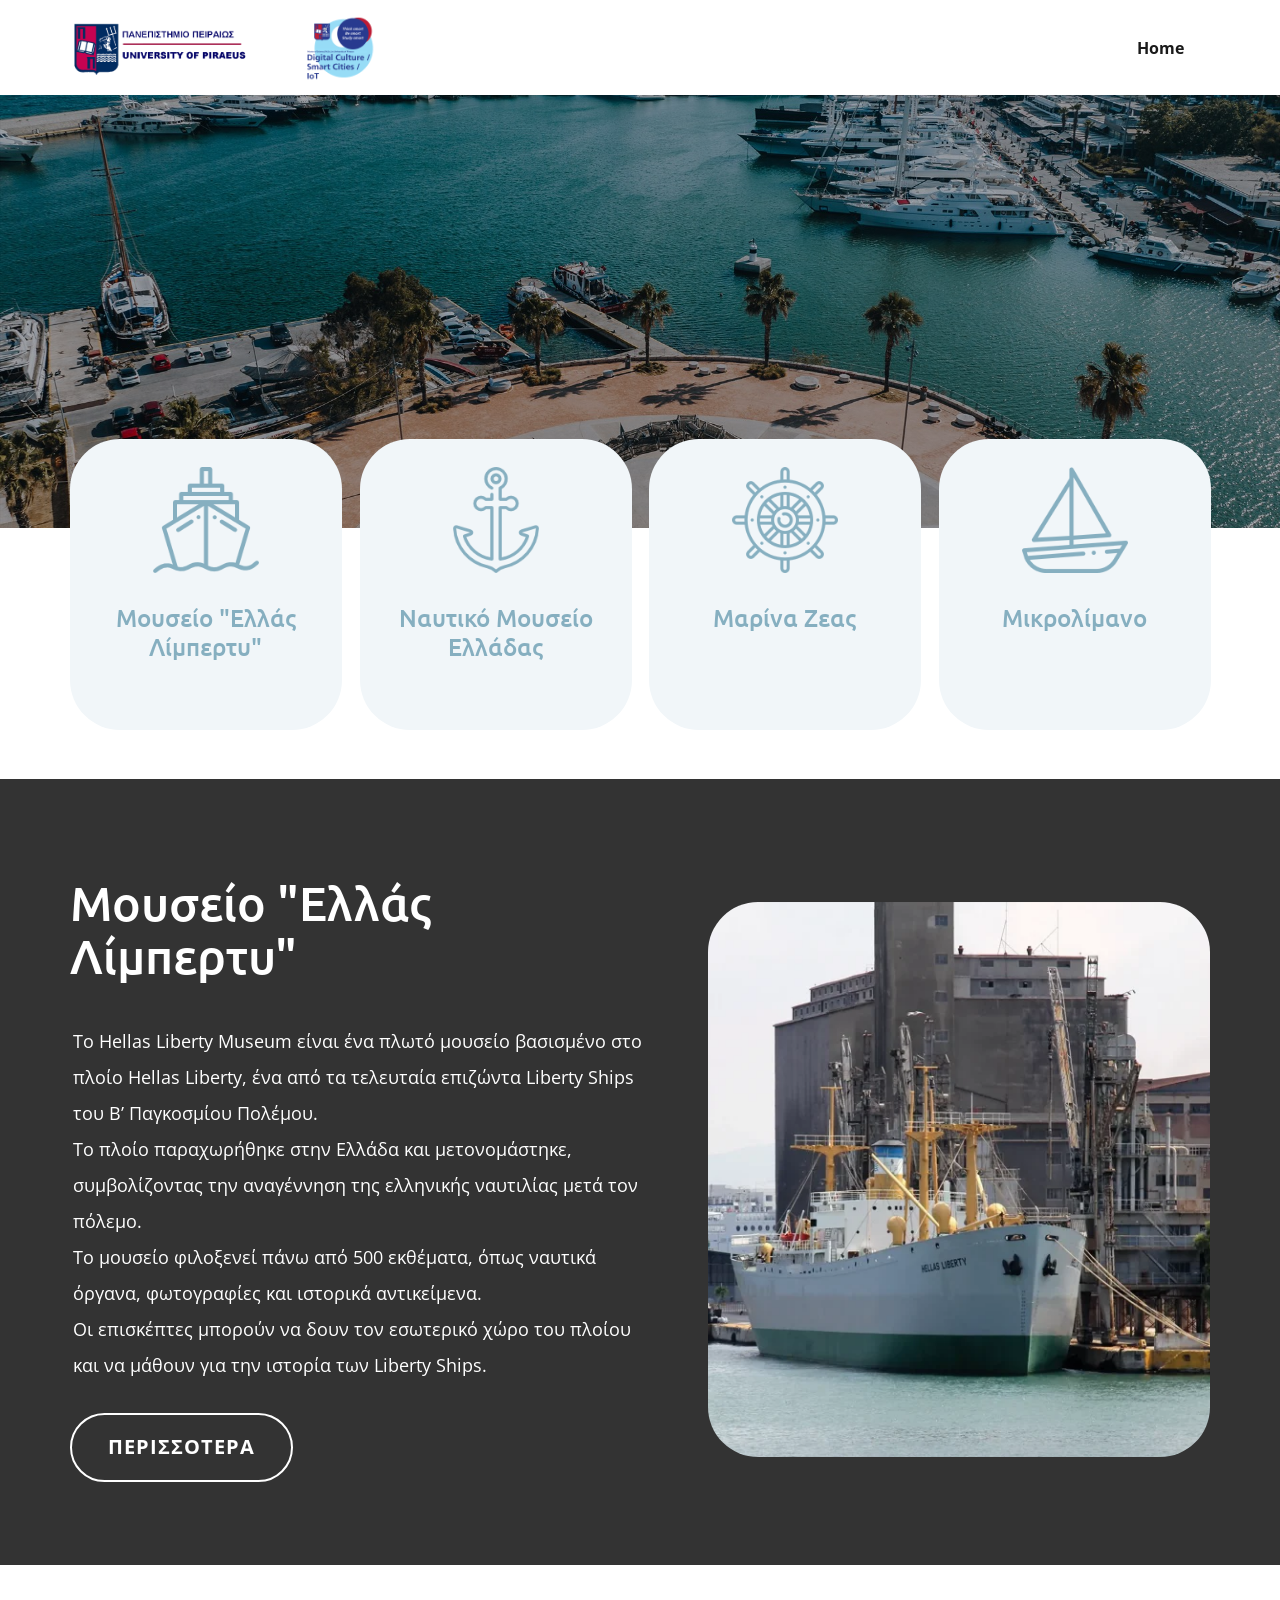
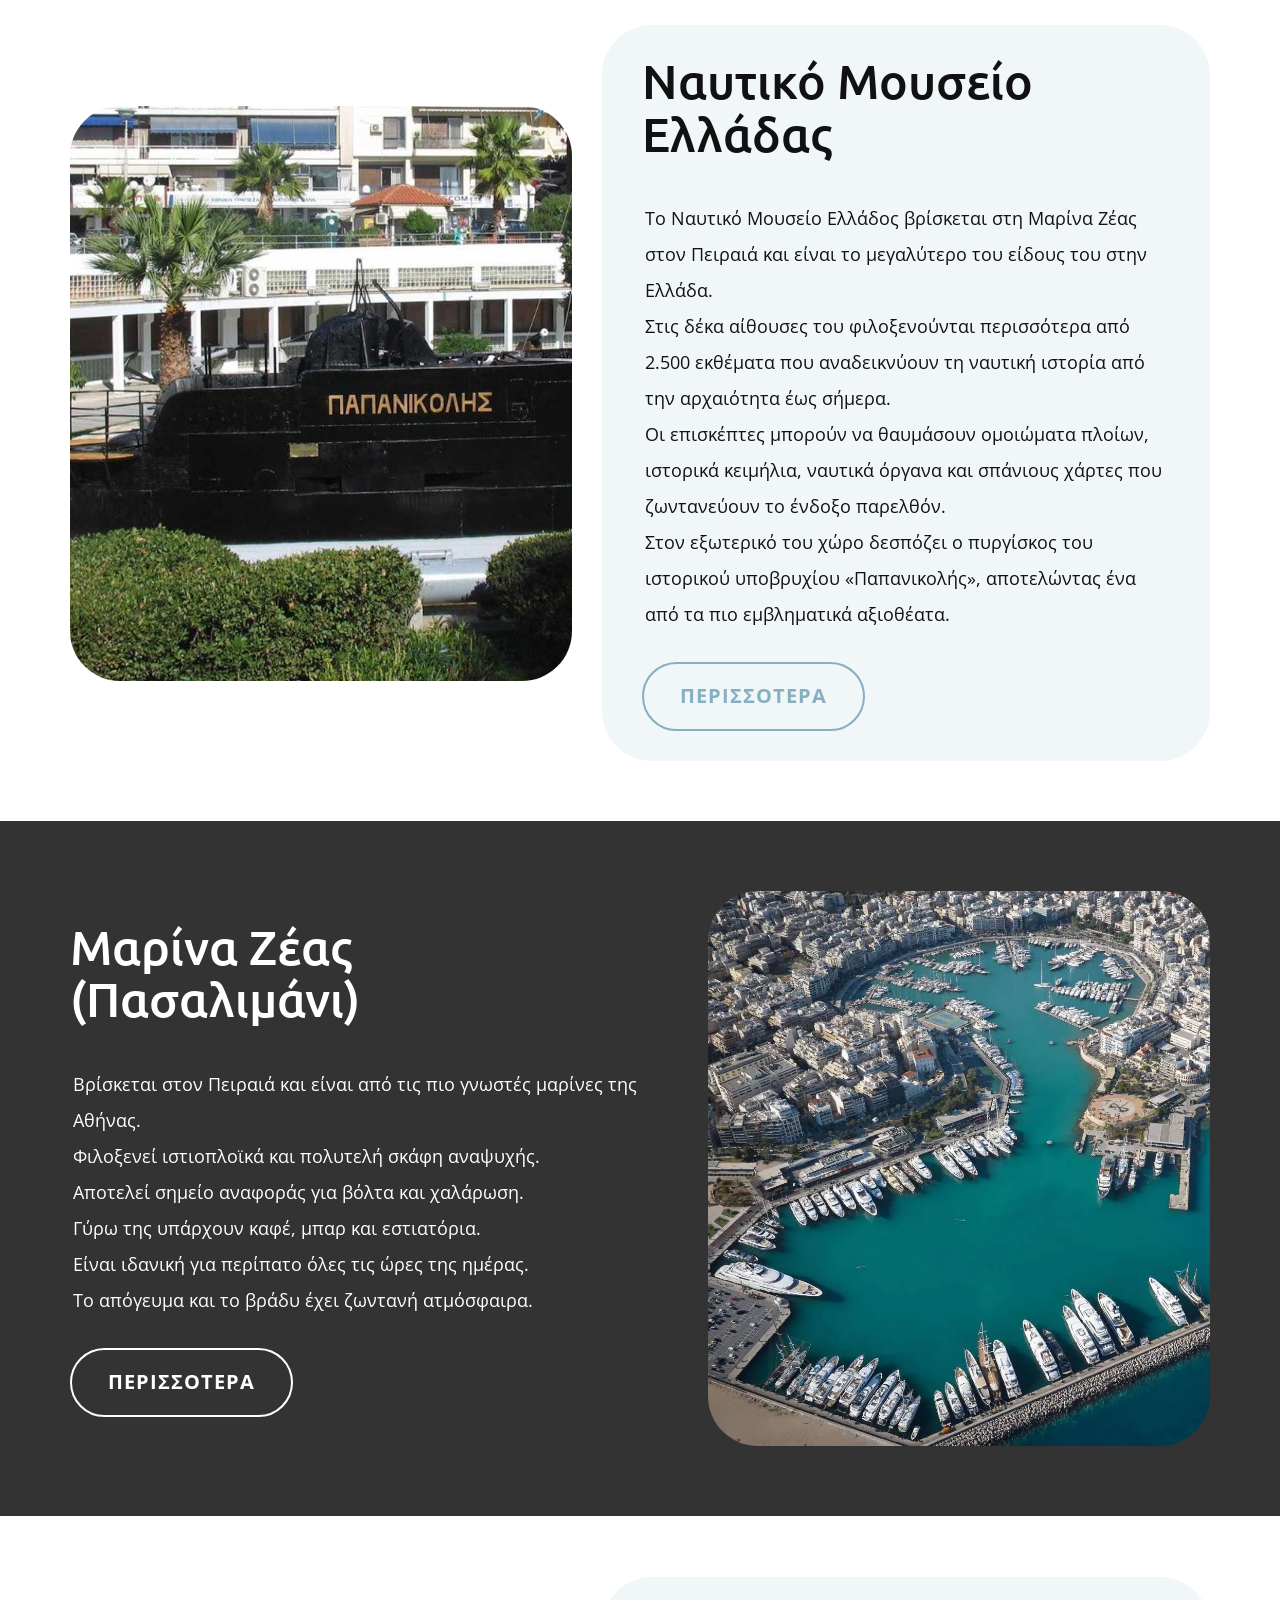
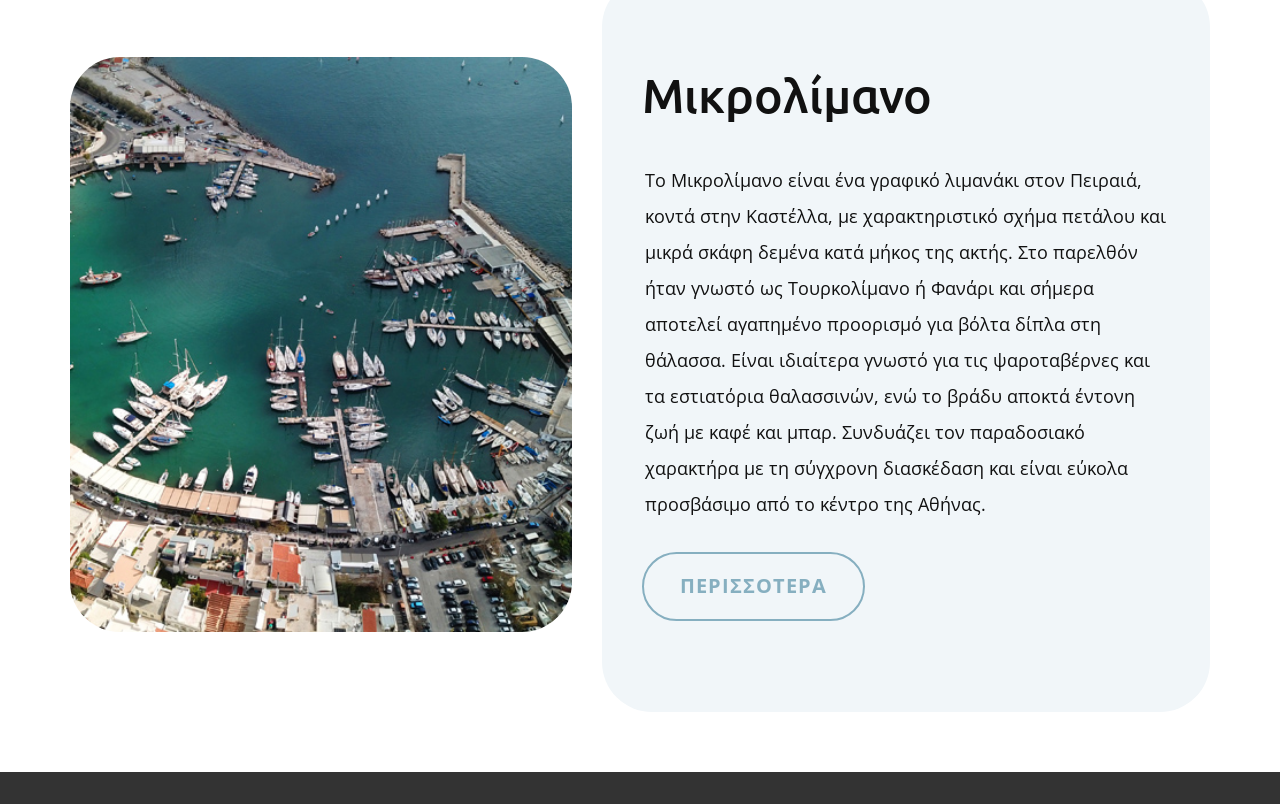
==== Μνημεία.html @ 266be6d0 "Add files via upload" ====
<!DOCTYPE html>
<html style="font-size: 16px;" lang="en"><head>
    <meta name="viewport" content="width=device-width, initial-scale=1.0">
    <meta charset="utf-8">
    <meta name="keywords" content="Our Services, Services We Provide, ​Smart Camera Control, About Smart Home​, ​People Trust Us, ​Know more about Smart Home">
    <meta name="description" content="">
    <title>Μνημεία</title>
    <link rel="stylesheet" href="nicepage.css" media="screen">
<link rel="stylesheet" href="Μνημεία.css" media="screen">
    <script class="u-script" type="text/javascript" src="jquery.js" defer=""></script>
    <script class="u-script" type="text/javascript" src="nicepage.js" defer=""></script>
    <meta name="generator" content="Nicepage 8.3.6, nicepage.com">
    
    
    
    
    
    
    
    
    <link id="u-page-google-font" rel="stylesheet" href="https://fonts.googleapis.com/css2?display=swap&amp;family=Ubuntu:ital,wght@0,300;0,400;0,500;0,700;1,300;1,400;1,500;1,700&amp;family=Open+Sans:ital,wght@0,300;0,400;0,500;0,600;0,700;0,800;1,300;1,400;1,500;1,600;1,700;1,800">
    <script type="application/ld+json">{
		"@context": "http://schema.org",
		"@type": "Organization",
		"name": "WebSite6601394",
		"logo": "images/unipi.png"
}</script>
    <meta name="theme-color" content="#86afc0">
    <meta property="og:title" content="Μνημεία">
    <meta property="og:type" content="website">
  <meta data-intl-tel-input-cdn-path="intlTelInput/"></head>
  <body data-path-to-root="./" data-include-products="false" class="u-body u-clearfix u-xl-mode" data-lang="en"><header class="u-clearfix u-header u-header" id="header"><div class="u-clearfix u-sheet u-valign-middle-lg u-valign-middle-md u-valign-middle-sm u-valign-middle-xs u-sheet-1">
        <a href="https://www.unipi.gr/" class="u-image u-logo u-image-1" data-image-width="871" data-image-height="312">
          <img src="images/unipi.png" class="u-logo-image u-logo-image-1" title="UNIPI">
        </a>
        <nav class="u-menu u-menu-one-level u-offcanvas u-menu-1" role="navigation" data-responsive-from="MD">
          <div class="menu-collapse" style="font-size: 1rem; letter-spacing: 0px; font-weight: 700;">
            <a class="u-button-style u-custom-active-border-color u-custom-active-color u-custom-border u-custom-border-color u-custom-borders u-custom-color u-custom-hover-border-color u-custom-hover-color u-custom-left-right-menu-spacing u-custom-padding-bottom u-custom-text-active-color u-custom-text-color u-custom-text-decoration u-custom-text-hover-color u-custom-text-shadow u-custom-top-bottom-menu-spacing u-hamburger-link u-nav-link u-text-active-palette-1-base u-text-hover-palette-2-base" href="#" tabindex="-1" aria-label="Open menu" aria-controls="d03b">
              <svg class="u-svg-link" viewBox="0 0 24 24"><use xlink:href="#menu-hamburger"></use></svg>
              <svg class="u-svg-content" version="1.1" id="menu-hamburger" viewBox="0 0 16 16" x="0px" y="0px" xmlns:xlink="http://www.w3.org/1999/xlink" xmlns="http://www.w3.org/2000/svg"><g><rect y="1" width="16" height="2"></rect><rect y="7" width="16" height="2"></rect><rect y="13" width="16" height="2"></rect>
</g></svg>
            </a>
          </div>
          <div class="u-custom-menu u-nav-container">
            <ul role="menubar" class="u-nav u-spacing-20 u-unstyled u-nav-1"><li role="none" class="u-nav-item"><a role="menuitem" class="u-border-active-palette-1-base u-border-hover-palette-1-base u-border-no-bottom u-border-no-left u-border-no-right u-border-no-top u-button-style u-nav-link u-text-active-palette-1-base u-text-grey-90 u-text-hover-palette-2-base u-nav-link-2" href="./">Home</a>
</li></ul>
          </div>
          <div class="u-custom-menu u-nav-container-collapse" id="d03b" role="region" aria-label="Menu panel">
            <div class="u-black u-container-style u-inner-container-layout u-opacity u-opacity-95 u-sidenav">
              <div class="u-inner-container-layout u-sidenav-overflow">
                <div class="u-menu-close" tabindex="-1" aria-label="Close menu"></div>
                <ul class="u-align-center u-nav u-popupmenu-items u-unstyled u-nav-2" role="menubar"><li role="none" class="u-nav-item"><a role="menuitem" class="u-button-style u-nav-link" href="./">Home</a>
</li></ul>
              </div>
            </div>
            <div class="u-black u-menu-overlay u-opacity u-opacity-70"></div>
          </div>
          <style class="menu-style">@media (max-width: 939px) {
                    [data-responsive-from="MD"] .u-nav-container {
                        display: none;
                    }
                    [data-responsive-from="MD"] .menu-collapse {
                        display: block;
                    }
                }</style>
        </nav>
        <a href="https://cs.unipi.gr/cs-psipol/dc/" class="u-image u-logo u-image-2" data-image-width="960" data-image-height="600">
          <img src="images/DigitalCulture.png" class="u-logo-image u-logo-image-2" title="UNIPI-PSIPOL">
        </a>
      </div></header>
    <section class="skrollable u-align-center u-clearfix u-container-align-center u-container-align-center-xs u-image u-shading u-section-1" src="" id="sec-57cb" data-image-width="1920" data-image-height="1080">
      <div class="u-clearfix u-sheet u-valign-middle-lg u-valign-middle-md u-valign-middle-sm u-valign-middle-xs u-sheet-1"></div>
    </section>
    <section class="u-align-center u-clearfix u-container-align-center u-white u-section-2" src="" id="carousel_625e">
      <div class="u-clearfix u-sheet u-valign-middle-lg u-valign-middle-md u-valign-middle-sm u-valign-middle-xs u-sheet-1">
        <div class="u-expanded-width u-list u-list-1">
          <div class="u-repeater u-repeater-1">
            <div class="u-container-style u-list-item u-palette-1-light-3 u-radius u-repeater-item u-shape-round u-list-item-1" data-animation-name="customAnimationIn" data-animation-duration="1500" data-animation-delay="500">
              <div class="u-container-layout u-similar-container u-valign-top-lg u-valign-top-md u-valign-top-sm u-valign-top-xs u-container-layout-1"><span class="u-align-center u-file-icon u-icon u-text-palette-1-base u-icon-1" data-animation-name="" data-animation-duration="0" data-animation-delay="0" data-animation-direction=""><img src="images/903255-b61a9836.png" alt=""></span>
                <h4 class="u-align-center u-text u-text-palette-1-base u-text-1">Μουσείο "​Ελλάς Λίμπερτυ"</h4>
              </div>
            </div>
            <div class="u-container-style u-list-item u-palette-1-light-3 u-radius u-repeater-item u-shape-round u-list-item-2" data-animation-name="customAnimationIn" data-animation-duration="1500" data-animation-delay="500">
              <div class="u-container-layout u-similar-container u-valign-top-lg u-valign-top-md u-valign-top-sm u-valign-top-xs u-container-layout-2"><span class="u-align-center u-file-icon u-icon u-text-palette-1-base u-icon-2" data-animation-name="" data-animation-duration="0" data-animation-delay="0" data-animation-direction=""><img src="images/486438-81393a9f.png" alt=""></span>
                <h4 class="u-align-center u-text u-text-palette-1-base u-text-2">Ναυτικό Μουσείο Ελλάδας </h4>
              </div>
            </div>
            <div class="u-container-style u-list-item u-palette-1-light-3 u-radius u-repeater-item u-shape-round u-list-item-3" data-animation-name="customAnimationIn" data-animation-duration="1500" data-animation-delay="500">
              <div class="u-container-layout u-similar-container u-valign-top-lg u-valign-top-md u-valign-top-sm u-valign-top-xs u-container-layout-3"><span class="u-align-center u-file-icon u-icon u-text-palette-1-base u-icon-3" data-animation-name="" data-animation-duration="0" data-animation-delay="0" data-animation-direction=""><img src="images/2444293-21569293.png" alt=""></span>
                <h4 class="u-align-center u-text u-text-palette-1-base u-text-3">Μαρίνα Ζεας </h4>
              </div>
            </div>
            <div class="u-container-style u-list-item u-palette-1-light-3 u-radius u-repeater-item u-shape-round u-list-item-4" data-animation-name="customAnimationIn" data-animation-duration="1500" data-animation-delay="500">
              <div class="u-container-layout u-similar-container u-valign-top-lg u-valign-top-md u-valign-top-sm u-valign-top-xs u-container-layout-4"><span class="u-align-center u-file-icon u-icon u-text-palette-1-base u-icon-4" data-animation-name="" data-animation-duration="0" data-animation-delay="0" data-animation-direction=""><img src="images/1397468-357e4075.png" alt=""></span>
                <h4 class="u-align-center u-text u-text-palette-1-base u-text-4"> Μικρολίμανο</h4>
              </div>
            </div>
          </div>
        </div>
      </div>
    </section>
    <section class="u-clearfix u-container-align-center u-grey-80 u-section-3" id="sec-b470">
      <div class="u-clearfix u-sheet u-valign-middle-lg u-valign-middle-md u-valign-middle-sm u-valign-middle-xs u-sheet-1">
        <div class="data-layout-selected u-align-left u-clearfix u-expanded-width u-layout-wrap u-layout-wrap-1">
          <div class="u-layout">
            <div class="u-layout-row">
              <div class="u-container-align-left u-container-style u-layout-cell u-size-32 u-layout-cell-1">
                <div class="u-container-layout u-valign-middle u-container-layout-1">
                  <h2 class="u-align-left u-text u-text-1">Μουσείο "Ελλάς Λίμπερτυ" </h2>
                  <ul class="u-align-left u-custom-list u-spacing-10 u-text u-text-2"> Το Hellas Liberty Museum είναι ένα πλωτό μουσείο βασισμένο στο πλοίο Hellas Liberty, ένα από τα τελευταία επιζώντα Liberty Ships του Β’ Παγκοσμίου Πολέμου.<br> Το πλοίο παραχωρήθηκε στην Ελλάδα και μετονομάστηκε, συμβολίζοντας την αναγέννηση της ελληνικής ναυτιλίας μετά τον πόλεμο.<br> Το μουσείο φιλοξενεί πάνω από 500 εκθέματα, όπως ναυτικά όργανα, φωτογραφίες και ιστορικά αντικείμενα.<br> Οι επισκέπτες μπορούν να δουν τον εσωτερικό χώρο του πλοίου και να μάθουν για την ιστορία των Liberty Ships.<br>
                  </ul>
                  <a href="https://www.hellaslibertymuseum.gr/el/" class="u-active-white u-align-left u-border-2 u-border-active-white u-border-hover-white u-border-white u-btn u-btn-round u-button-style u-hover-white u-none u-radius-50 u-btn-1" target="_blank">Περισσοτερα</a>
                </div>
              </div>
              <div class="u-container-align-right u-container-style u-layout-cell u-size-28 u-layout-cell-2">
                <div class="u-container-layout u-valign-middle u-container-layout-2">
                  <img class="u-expanded-width u-image u-image-round u-radius u-image-1" src="images/liberty.jpg" alt="" data-image-width="680" data-image-height="580">
                </div>
              </div>
            </div>
          </div>
        </div>
      </div>
    </section>
    <section class="u-clearfix u-container-align-center u-white u-section-4" id="carousel_9874">
      <div class="u-clearfix u-sheet u-valign-middle u-sheet-1">
        <div class="data-layout-selected u-clearfix u-expanded-width u-layout-wrap u-layout-wrap-1">
          <div class="u-layout">
            <div class="u-layout-row">
              <div class="u-container-align-left u-container-style u-layout-cell u-size-28 u-layout-cell-1">
                <div class="u-container-layout u-valign-middle u-container-layout-1">
                  <img class="u-expanded-width u-image u-image-round u-radius u-image-1" src="images/nautikmouseur.jpg" alt="" data-image-width="1600" data-image-height="767">
                </div>
              </div>
              <div class="u-container-style u-layout-cell u-palette-1-light-3 u-radius u-shape-round u-size-32 u-layout-cell-2">
                <div class="u-container-layout u-valign-middle u-container-layout-2">
                  <h2 class="u-align-left u-text u-text-1">Ναυτικό Μουσείο Ελλάδας</h2>
                  <ul class="u-align-left u-custom-list u-spacing-10 u-text u-text-2">
                    <li style="padding-left: 9px;">Το Ναυτικό Μουσείο Ελλάδος βρίσκεται στη Μαρίνα Ζέας στον Πειραιά και είναι το μεγαλύτερο του είδους του στην Ελλάδα.<br>Στις
 δέκα αίθουσες του φιλοξενούνται περισσότερα από 2.500 εκθέματα που 
αναδεικνύουν τη ναυτική ιστορία από την αρχαιότητα έως σήμερα.<br>Οι
 επισκέπτες μπορούν να θαυμάσουν ομοιώματα πλοίων, ιστορικά κειμήλια, 
ναυτικά όργανα και σπάνιους χάρτες που ζωντανεύουν το ένδοξο παρελθόν.<br>Στον
 εξωτερικό του χώρο δεσπόζει ο πυργίσκος του ιστορικού υποβρυχίου 
«Παπανικολής», αποτελώντας ένα από τα πιο εμβληματικά αξιοθέατα.
                    </li>
                  </ul>
                  <a href="https://www.hmmuseum.gr/" class="u-active-palette-1-base u-align-center u-border-2 u-border-active-palette-1-base u-border-hover-palette-1-base u-border-palette-1-base u-btn u-btn-round u-button-style u-hover-palette-1-base u-none u-radius u-text-active-white u-text-hover-white u-text-palette-1-base u-btn-1" target="_blank">Περισσοτερα</a>
                </div>
              </div>
            </div>
          </div>
        </div>
      </div>
    </section>
    <section class="u-clearfix u-container-align-center u-grey-80 u-section-5" id="sec-f14f">
      <div class="u-clearfix u-sheet u-valign-middle u-sheet-1">
        <div class="data-layout-selected u-clearfix u-expanded-width u-layout-wrap u-layout-wrap-1">
          <div class="u-layout">
            <div class="u-layout-row">
              <div class="u-container-align-left u-container-style u-layout-cell u-size-32 u-layout-cell-1">
                <div class="u-container-layout u-valign-middle u-container-layout-1">
                  <h2 class="u-align-left u-text u-text-1"> Μαρίνα Ζέας (Πασαλιμάνι)</h2>
                  <ul class="u-align-left u-custom-list u-spacing-10 u-text u-text-2"> Βρίσκεται στον Πειραιά και είναι από τις πιο γνωστές μαρίνες της Αθήνας.<br> Φιλοξενεί ιστιοπλοϊκά και πολυτελή σκάφη αναψυχής.<br> Αποτελεί σημείο αναφοράς για βόλτα και χαλάρωση.<br> Γύρω της υπάρχουν καφέ, μπαρ και εστιατόρια.<br> Είναι ιδανική για περίπατο όλες τις ώρες της ημέρας.<br> Το απόγευμα και το βράδυ έχει ζωντανή ατμόσφαιρα.
                  </ul>
                  <a href="https://www.destinationpiraeus.com/el/prdct/marina-zeas" class="u-active-white u-align-left u-border-2 u-border-active-white u-border-hover-white u-border-white u-btn u-btn-round u-button-style u-hover-white u-none u-radius-50 u-btn-1" target="_blank">Περισσοτερα</a>
                </div>
              </div>
              <div class="u-container-align-right u-container-style u-layout-cell u-size-28 u-layout-cell-2">
                <div class="u-container-layout u-valign-middle u-container-layout-2">
                  <img class="u-expanded-width u-image u-image-round u-radius u-image-1" src="images/Marina_Zeas.jpg" alt="" data-image-width="1920" data-image-height="1079">
                </div>
              </div>
            </div>
          </div>
        </div>
      </div>
    </section>
    <section class="u-clearfix u-container-align-center u-white u-section-6" id="sec-6ad2">
      <div class="u-clearfix u-sheet u-valign-middle u-sheet-1">
        <div class="data-layout-selected u-clearfix u-expanded-width u-layout-wrap u-layout-wrap-1">
          <div class="u-layout">
            <div class="u-layout-row">
              <div class="u-container-align-left u-container-style u-layout-cell u-size-28 u-layout-cell-1">
                <div class="u-container-layout u-valign-middle u-container-layout-1">
                  <img class="u-expanded-width u-image u-image-round u-radius u-image-1" src="images/mikrolimano.jpg" alt="" data-image-width="780" data-image-height="500">
                </div>
              </div>
              <div class="u-container-style u-layout-cell u-palette-1-light-3 u-radius u-shape-round u-size-32 u-layout-cell-2">
                <div class="u-container-layout u-valign-middle u-container-layout-2">
                  <h2 class="u-align-left u-text u-text-1"> Μικρολίμανο</h2>
                  <ul class="u-align-left u-custom-list u-spacing-10 u-text u-text-2">
                    <li style="padding-left: 9px;"> Το Μικρολίμανο είναι ένα γραφικό λιμανάκι στον Πειραιά, κοντά στην Καστέλλα, με χαρακτηριστικό σχήμα πετάλου και μικρά σκάφη δεμένα κατά μήκος της ακτής. Στο παρελθόν ήταν γνωστό ως Τουρκολίμανο ή Φανάρι και σήμερα αποτελεί αγαπημένο προορισμό για βόλτα δίπλα στη θάλασσα. Είναι ιδιαίτερα γνωστό για τις ψαροταβέρνες και τα εστιατόρια θαλασσινών, ενώ το βράδυ αποκτά έντονη ζωή με καφέ και μπαρ. Συνδυάζει τον παραδοσιακό χαρακτήρα με τη σύγχρονη διασκέδαση και είναι εύκολα προσβάσιμο από το κέντρο της Αθήνας.</li>
                  </ul>
                  <a href="https://www.destinationpiraeus.com/el/prdct/bolta-sto-mikrolimano" class="u-active-palette-1-base u-align-center u-border-2 u-border-active-palette-1-base u-border-hover-palette-1-base u-border-palette-1-base u-btn u-btn-round u-button-style u-hover-palette-1-base u-none u-radius u-text-active-white u-text-hover-white u-text-palette-1-base u-btn-1" target="_blank">Περισσοτερα</a>
                </div>
              </div>
            </div>
          </div>
        </div>
      </div>
    </section>
    
    
    
    
    <section class="u-backlink u-clearfix u-grey-80"></section>
  
</body></html>
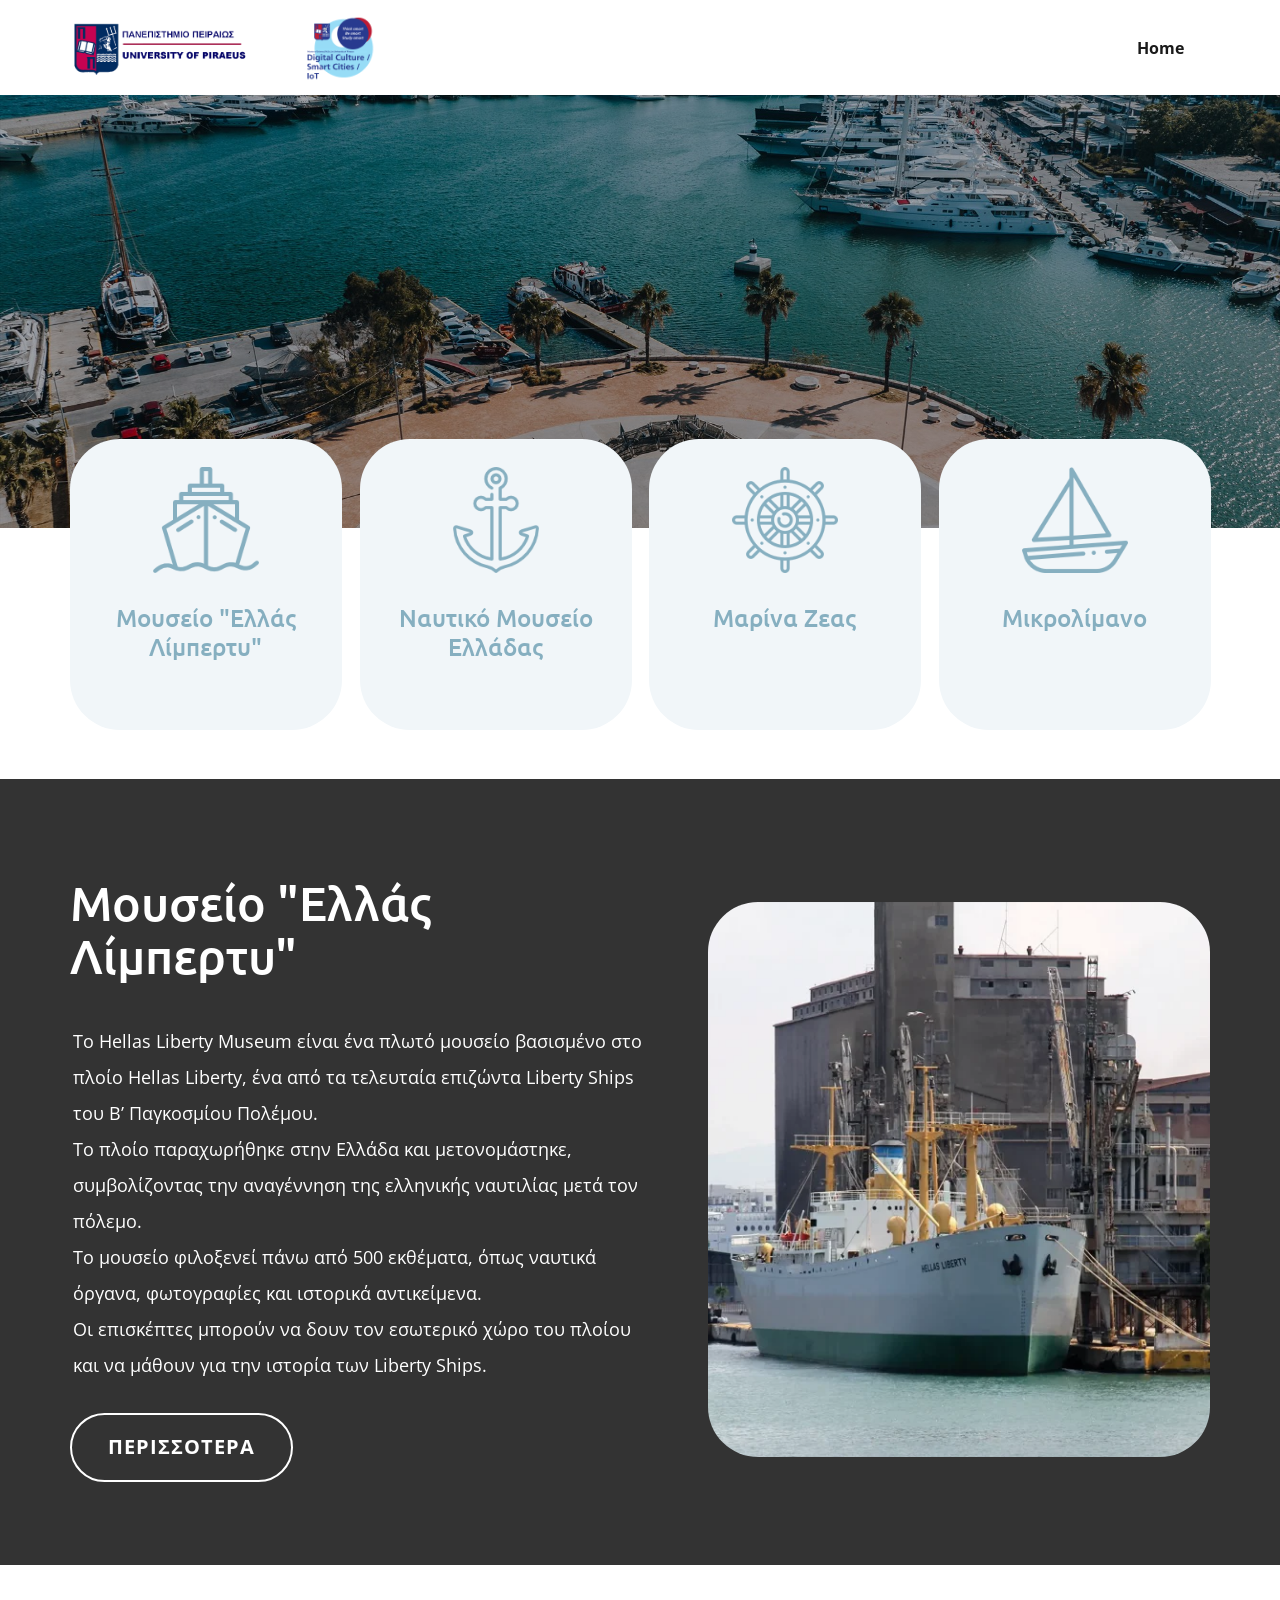
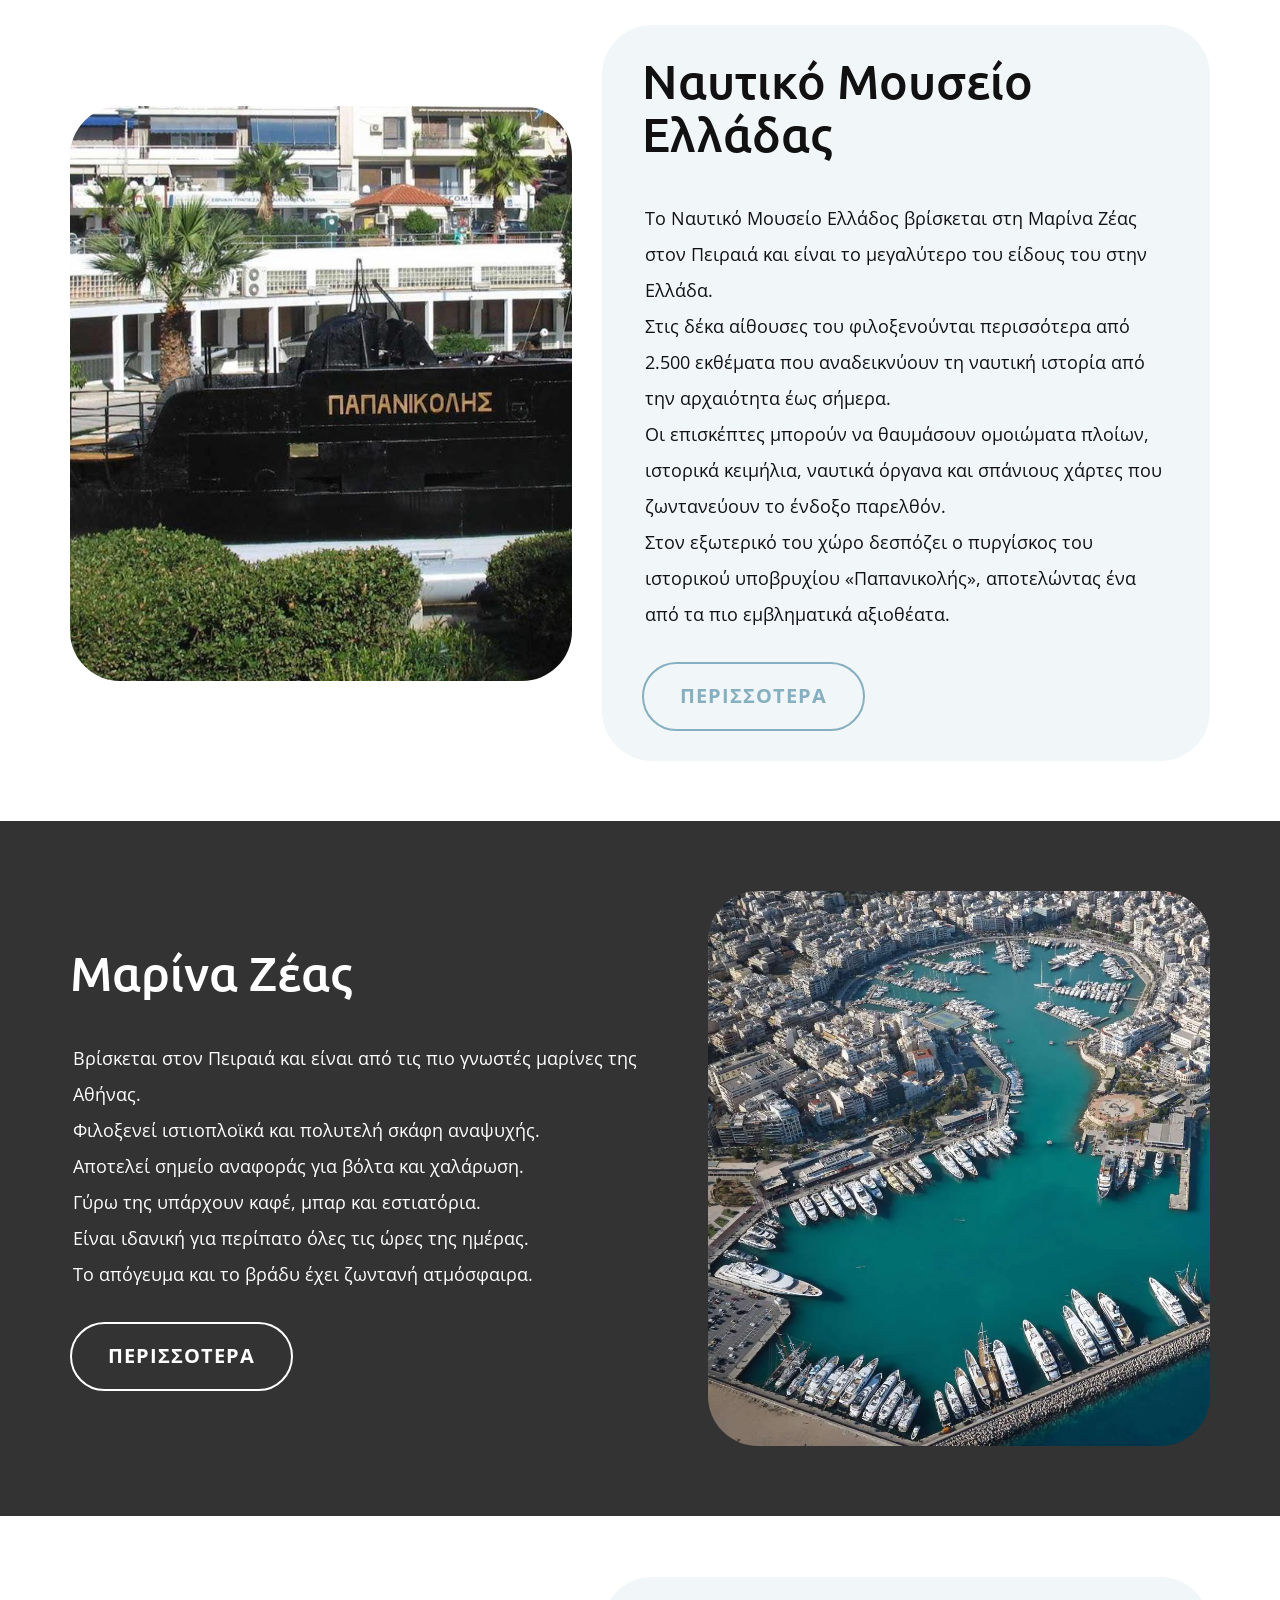
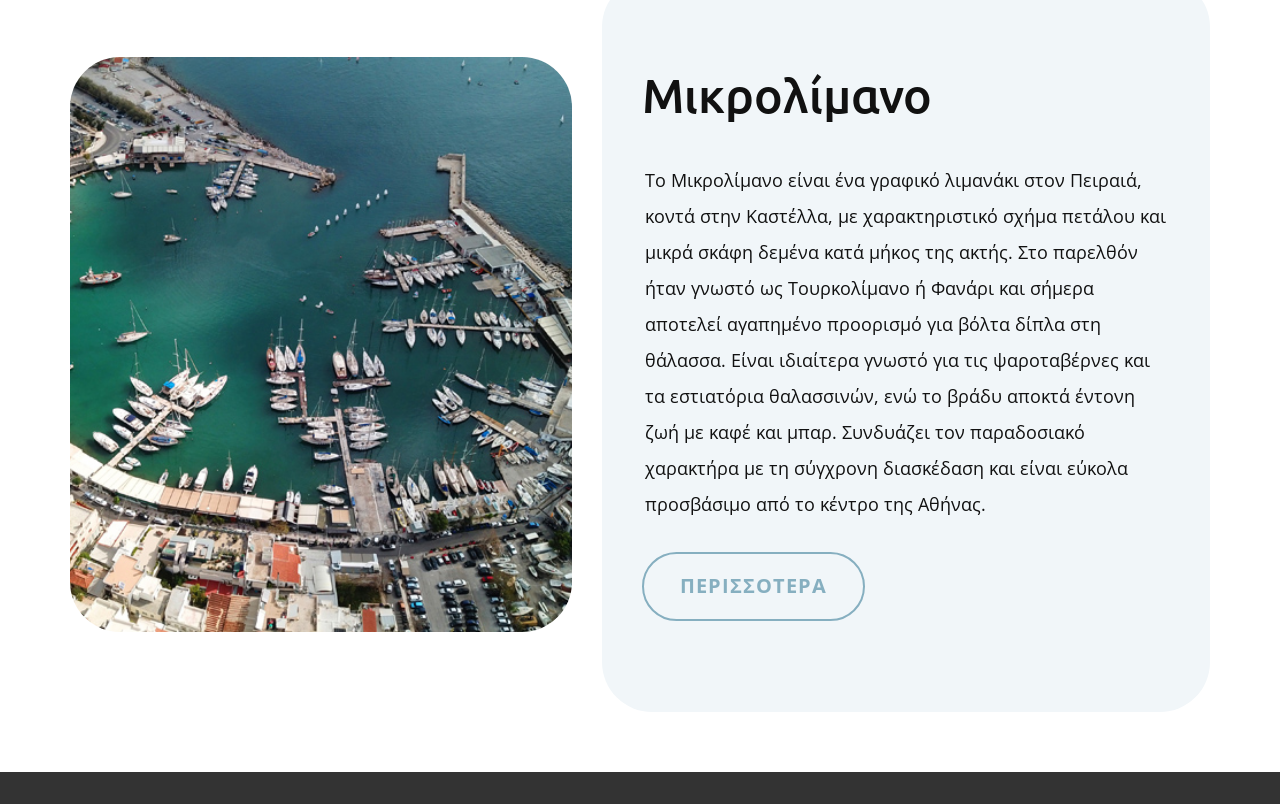
==== commit cb86b70c: "Add files via upload" ====
--- a/Μνημεία.html
+++ b/Μνημεία.html
@@ -160,7 +160,7 @@
             <div class="u-layout-row">
               <div class="u-container-align-left u-container-style u-layout-cell u-size-32 u-layout-cell-1">
                 <div class="u-container-layout u-valign-middle u-container-layout-1">
-                  <h2 class="u-align-left u-text u-text-1"> Μαρίνα Ζέας (Πασαλιμάνι)</h2>
+                  <h2 class="u-align-left u-text u-text-1"> Μαρίνα Ζέας</h2>
                   <ul class="u-align-left u-custom-list u-spacing-10 u-text u-text-2"> Βρίσκεται στον Πειραιά και είναι από τις πιο γνωστές μαρίνες της Αθήνας.<br> Φιλοξενεί ιστιοπλοϊκά και πολυτελή σκάφη αναψυχής.<br> Αποτελεί σημείο αναφοράς για βόλτα και χαλάρωση.<br> Γύρω της υπάρχουν καφέ, μπαρ και εστιατόρια.<br> Είναι ιδανική για περίπατο όλες τις ώρες της ημέρας.<br> Το απόγευμα και το βράδυ έχει ζωντανή ατμόσφαιρα.
                   </ul>
                   <a href="https://www.destinationpiraeus.com/el/prdct/marina-zeas" class="u-active-white u-align-left u-border-2 u-border-active-white u-border-hover-white u-border-white u-btn u-btn-round u-button-style u-hover-white u-none u-radius-50 u-btn-1" target="_blank">Περισσοτερα</a>
